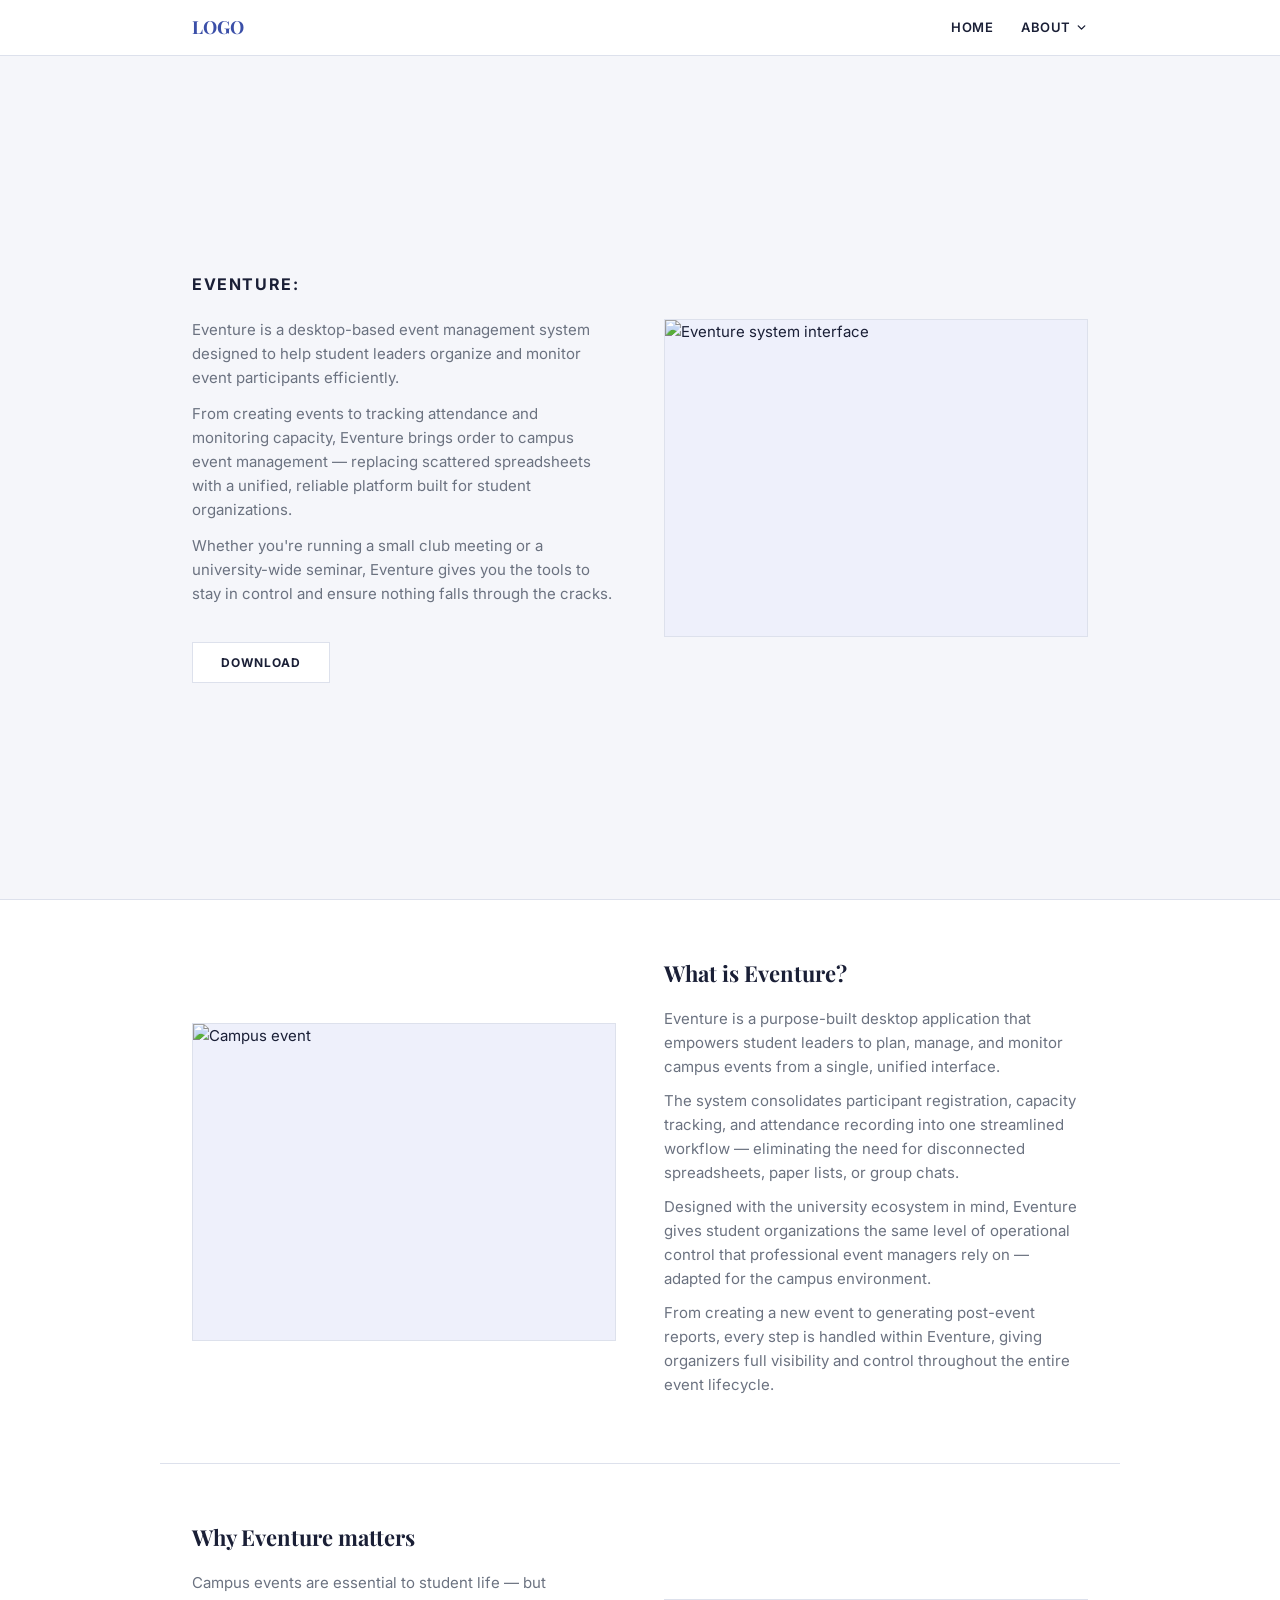
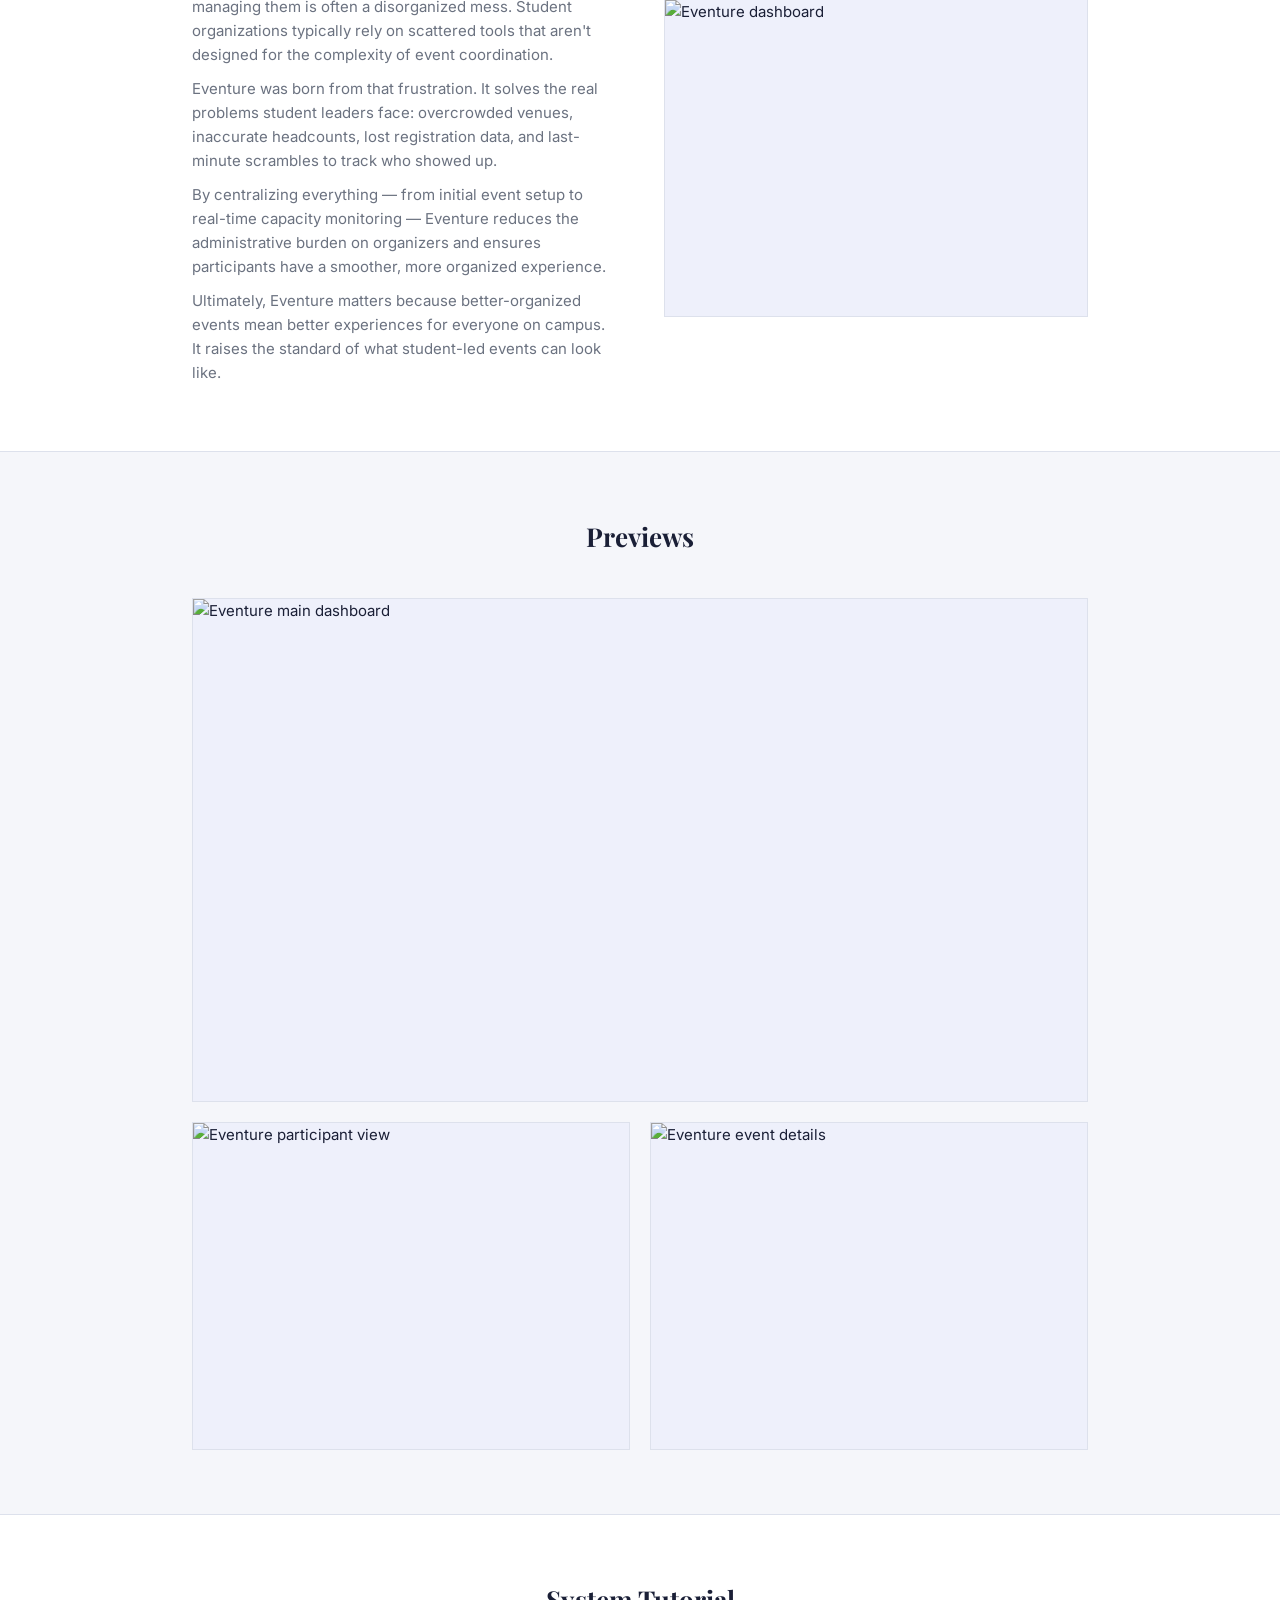
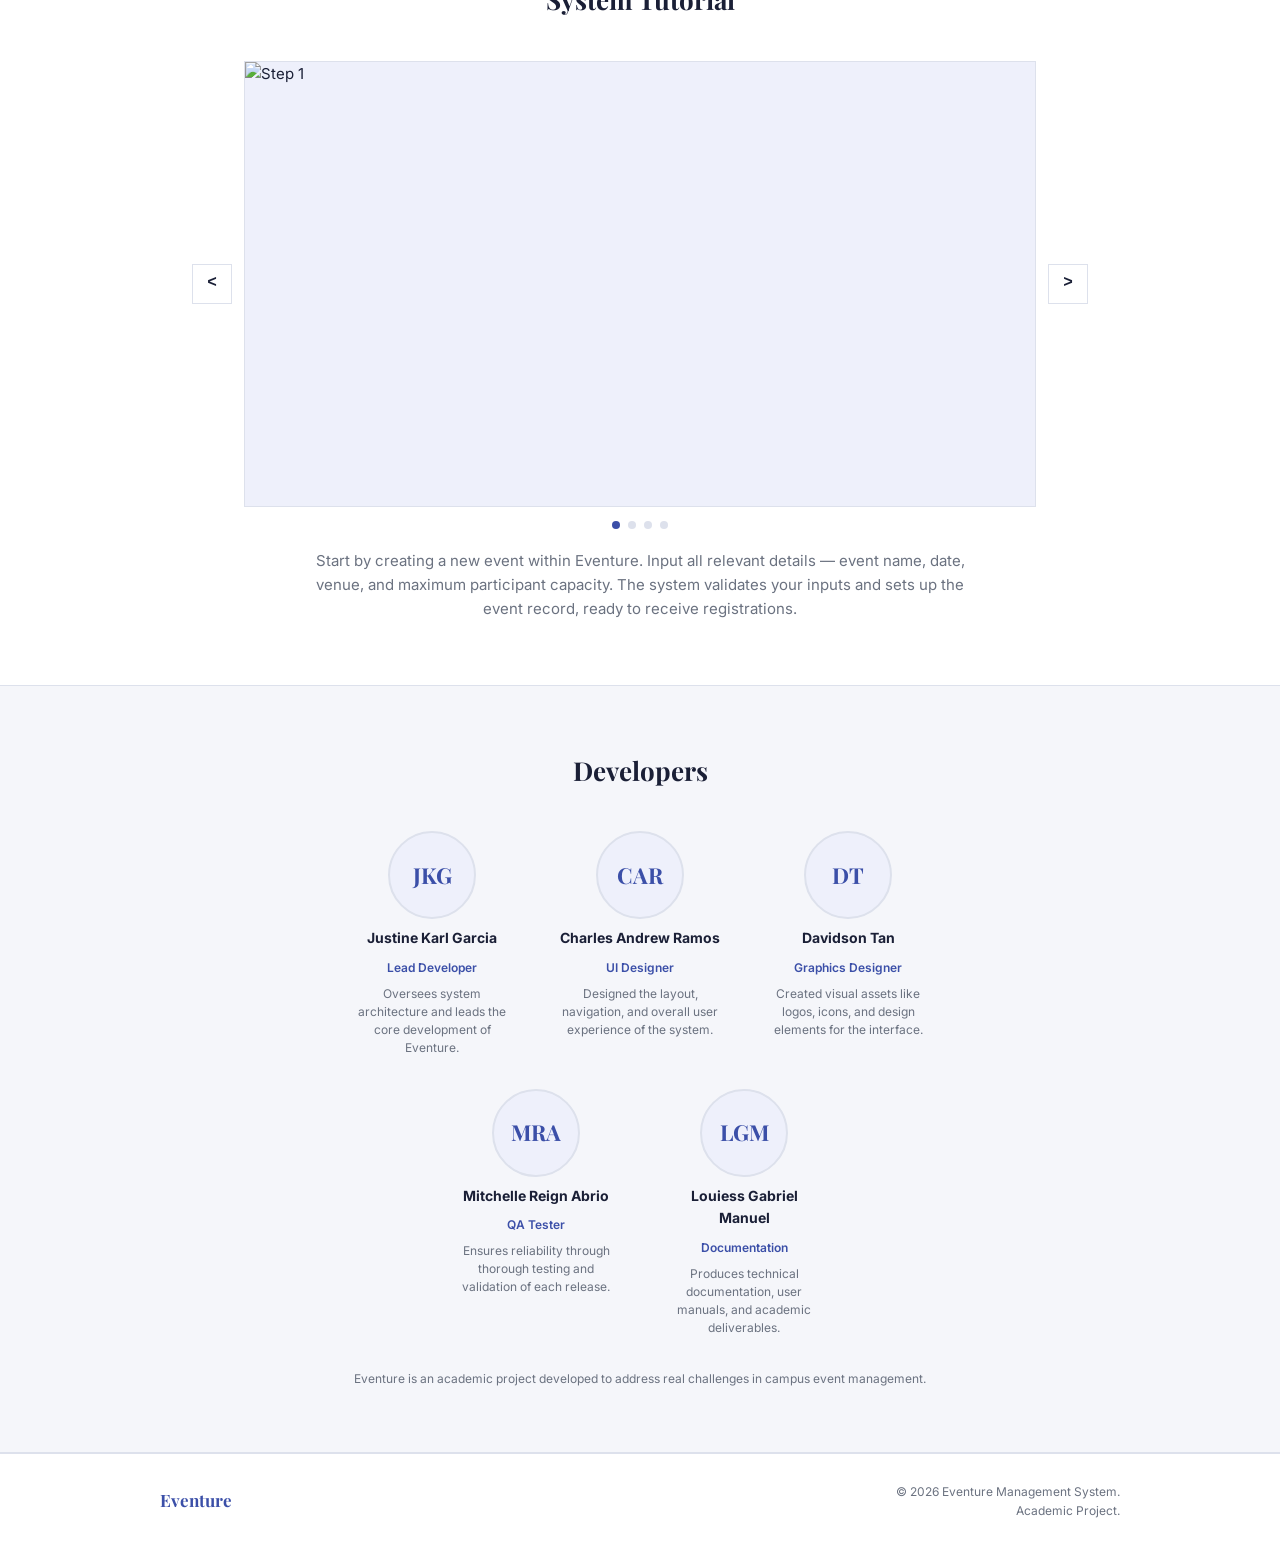
==== index.html @ a74d6a9e "Add files via upload" ====
<!DOCTYPE html>
<html lang="en">
<head>
  <meta charset="UTF-8" />
  <meta name="viewport" content="width=device-width, initial-scale=1.0" />
  <title>Eventure – Promotional Website</title>
  <link rel="preconnect" href="https://fonts.googleapis.com" />
  <link rel="preconnect" href="https://fonts.gstatic.com" crossorigin />
  <link href="https://fonts.googleapis.com/css2?family=Inter:wght@400;500;600;700&family=Playfair+Display:wght@600;700&display=swap" rel="stylesheet" />
  <link rel="stylesheet" href="style.css" />
</head>
<body>

  <!-- NAV -->
  <nav>
    <div class="nav-inner">
      <a class="nav-logo" href="#home">LOGO</a>
      <div class="nav-links">
        <a href="#home">HOME</a>
        <div class="nav-dropdown">
          <span class="nav-dropdown-label">
            ABOUT
            <svg width="13" height="13" viewBox="0 0 24 24" fill="none" stroke="currentColor" stroke-width="2.5" stroke-linecap="round" stroke-linejoin="round"><polyline points="6 9 12 15 18 9"/></svg>
          </span>
          <div class="nav-dropdown-menu">
            <a href="#about">About the System</a>
            <a href="#preview">System Preview</a>
            <a href="#tutorial">System Tutorial</a>
            <a href="#team">Team</a>
          </div>
        </div>
      </div>
    </div>
  </nav>

  <!-- SCREEN 1: LANDING PAGE -->
  <section id="home">
    <div class="section-inner">
      <div class="hero-grid">
        <div>
          <p class="hero-label">EVENTURE:</p>
          <p class="hero-text">
            Eventure is a desktop-based event management system designed to help student leaders organize and monitor event participants efficiently.
          </p>
          <p class="hero-text">
            From creating events to tracking attendance and monitoring capacity, Eventure brings order to campus event management — replacing scattered spreadsheets with a unified, reliable platform built for student organizations.
          </p>
          <p class="hero-text">
            Whether you're running a small club meeting or a university-wide seminar, Eventure gives you the tools to stay in control and ensure nothing falls through the cracks.
          </p>
          <a class="btn" href="#about">DOWNLOAD</a>
        </div>
        <div class="hero-img-wrap">
          <img src="/assets/hero-app.png" alt="Eventure system interface" />
        </div>
      </div>
    </div>
  </section>

  <!-- SCREEN 2: ABOUT THE SYSTEM -->
  <section id="about">
    <div class="about-row">
      <div class="about-img">
        <img src="/assets/campus-event.png" alt="Campus event" />
      </div>
      <div class="about-text">
        <h2>What is Eventure?</h2>
        <p>Eventure is a purpose-built desktop application that empowers student leaders to plan, manage, and monitor campus events from a single, unified interface.</p>
        <p>The system consolidates participant registration, capacity tracking, and attendance recording into one streamlined workflow — eliminating the need for disconnected spreadsheets, paper lists, or group chats.</p>
        <p>Designed with the university ecosystem in mind, Eventure gives student organizations the same level of operational control that professional event managers rely on — adapted for the campus environment.</p>
        <p>From creating a new event to generating post-event reports, every step is handled within Eventure, giving organizers full visibility and control throughout the entire event lifecycle.</p>
      </div>
    </div>

    <div class="about-row">
      <div class="about-text">
        <h2>Why Eventure matters</h2>
        <p>Campus events are essential to student life — but managing them is often a disorganized mess. Student organizations typically rely on scattered tools that aren't designed for the complexity of event coordination.</p>
        <p>Eventure was born from that frustration. It solves the real problems student leaders face: overcrowded venues, inaccurate headcounts, lost registration data, and last-minute scrambles to track who showed up.</p>
        <p>By centralizing everything — from initial event setup to real-time capacity monitoring — Eventure reduces the administrative burden on organizers and ensures participants have a smoother, more organized experience.</p>
        <p>Ultimately, Eventure matters because better-organized events mean better experiences for everyone on campus. It raises the standard of what student-led events can look like.</p>
      </div>
      <div class="about-img">
        <img src="/assets/hero-app.png" alt="Eventure dashboard" />
      </div>
    </div>
  </section>

  <!-- SCREEN 3: SYSTEM PREVIEW -->
  <section id="preview">
    <div class="section-inner">
      <h2 class="section-title">Previews</h2>
      <div class="preview-large">
        <img src="/assets/hero-app.png" alt="Eventure main dashboard" />
      </div>
      <div class="preview-small-row">
        <div class="preview-small">
          <img src="/assets/campus-event.png" alt="Eventure participant view" />
        </div>
        <div class="preview-small">
          <img src="/assets/hero-app.png" alt="Eventure event details" />
        </div>
      </div>
    </div>
  </section>

  <!-- SCREEN 4: SYSTEM TUTORIAL — CSS-only carousel -->
  <section id="tutorial">
    <div class="section-inner">
      <h2 class="section-title">System Tutorial</h2>

      <!-- Radio inputs — must come before the elements they control via ~ selector -->
      <input type="radio" name="slide" id="s1" checked />
      <input type="radio" name="slide" id="s2" />
      <input type="radio" name="slide" id="s3" />
      <input type="radio" name="slide" id="s4" />

      <!-- Slides -->
      <div class="carousel-wrap">
        <div class="slide slide-1">
          <label class="carousel-btn" for="s4">&#60;</label>
          <div class="carousel-img-frame">
            <img src="/assets/hero-app.png" alt="Step 1" />
          </div>
          <label class="carousel-btn" for="s2">&#62;</label>
        </div>
        <div class="slide slide-2">
          <label class="carousel-btn" for="s1">&#60;</label>
          <div class="carousel-img-frame">
            <img src="/assets/campus-event.png" alt="Step 2" />
          </div>
          <label class="carousel-btn" for="s3">&#62;</label>
        </div>
        <div class="slide slide-3">
          <label class="carousel-btn" for="s2">&#60;</label>
          <div class="carousel-img-frame">
            <img src="/assets/hero-app.png" alt="Step 3" />
          </div>
          <label class="carousel-btn" for="s4">&#62;</label>
        </div>
        <div class="slide slide-4">
          <label class="carousel-btn" for="s3">&#60;</label>
          <div class="carousel-img-frame">
            <img src="/assets/campus-event.png" alt="Step 4" />
          </div>
          <label class="carousel-btn" for="s1">&#62;</label>
        </div>
      </div>

      <!-- Dots -->
      <div class="carousel-dots">
        <label for="s1" title="Step 1"></label>
        <label for="s2" title="Step 2"></label>
        <label for="s3" title="Step 3"></label>
        <label for="s4" title="Step 4"></label>
      </div>

      <!-- Descriptions — one per step -->
      <p class="slide-desc desc-1">
        Start by creating a new event within Eventure. Input all relevant details — event name, date, venue, and maximum participant capacity. The system validates your inputs and sets up the event record, ready to receive registrations.
      </p>
      <p class="slide-desc desc-2">
        Once the event is created, add participants by importing a student list or registering them individually. Eventure stores each participant's information securely, giving you a clean registry to work from on the day of the event.
      </p>
      <p class="slide-desc desc-3">
        As participants arrive, mark their attendance directly in Eventure. The system tracks capacity in real time, displaying live counts and alerting organizers when the venue is approaching its limit — keeping everything safe and under control.
      </p>
      <p class="slide-desc desc-4">
        After the event concludes, Eventure compiles a complete attendance report. Export clean, formatted data for submission to faculty advisors or student council records. Every event is documented and archived for future reference.
      </p>
    </div>
  </section>

  <!-- SCREEN 5: TEAM / DEVELOPERS -->
  <section id="team">
    <div class="section-inner">
      <h2 class="section-title">Developers</h2>

      <div class="team-row">
        <div class="team-card">
          <div class="team-avatar">JKG</div>
          <p class="team-name">Justine Karl Garcia</p>
          <p class="team-role">Lead Developer</p>
          <p class="team-desc">Oversees system architecture and leads the core development of Eventure.</p>
        </div>
        <div class="team-card">
          <div class="team-avatar">CAR</div>
          <p class="team-name">Charles Andrew Ramos</p>
          <p class="team-role">UI Designer</p>
          <p class="team-desc">Designed the layout, navigation, and overall user experience of the system.</p>
        </div>
        <div class="team-card">
          <div class="team-avatar">DT</div>
          <p class="team-name">Davidson Tan</p>
          <p class="team-role">Graphics Designer</p>
          <p class="team-desc">Created visual assets like logos, icons, and design elements for the interface.</p>
        </div>
      </div>

      <div class="team-row">
        <div class="team-card">
          <div class="team-avatar">MRA</div>
          <p class="team-name">Mitchelle Reign Abrio</p>
          <p class="team-role">QA Tester</p>
          <p class="team-desc">Ensures reliability through thorough testing and validation of each release.</p>
        </div>
        <div class="team-card">
          <div class="team-avatar">LGM</div>
          <p class="team-name">Louiess Gabriel Manuel</p>
          <p class="team-role">Documentation</p>
          <p class="team-desc">Produces technical documentation, user manuals, and academic deliverables.</p>
        </div>
      </div>

      <p class="team-note">Eventure is an academic project developed to address real challenges in campus event management.</p>
    </div>
  </section>

  <!-- FOOTER -->
  <footer>
    <div class="footer-inner">
      <span class="footer-logo">Eventure</span>
      <div class="footer-copy">
        <p>&copy; 2026 Eventure Management System.</p>
        <p>Academic Project.</p>
      </div>
    </div>
  </footer>

</body>
</html>
---- style.css ----
/* RESET */
*, *::before, *::after { box-sizing: border-box; margin: 0; padding: 0; }

/* VARIABLES */
:root {
  --bg:      #f5f6fa;
  --fg:      #1a1f36;
  --border:  #dde1ec;
  --muted:   #6b7280;
  --primary: #3b4fa8;
  --card:    #ffffff;
  --light:   #eef0fb;
  --wide:    960px;
}

/* BASE */
html { scroll-behavior: smooth; }
body { font-family: 'Inter', sans-serif; background: var(--bg); color: var(--fg); font-size: 15px; line-height: 1.6; }
img { display: block; width: 100%; height: 100%; object-fit: cover; }
section { border-bottom: 1px solid var(--border); }

/* IMAGE BOXES — shared style used in hero, about, preview, and carousel */
.hero-img-wrap,
.about-img,
.preview-large,
.preview-small,
.carousel-img-frame {
  border: 1px solid var(--border);
  overflow: hidden;
  background: var(--light);
}

/* NAV */
nav {
  position: fixed;
  top: 0; left: 0; right: 0;
  height: 56px;
  background: var(--card);
  border-bottom: 1px solid var(--border);
  z-index: 100;
}

.nav-inner {
  max-width: var(--wide);
  margin: 0 auto;
  padding: 0 32px;
  height: 100%;
  display: flex;
  align-items: center;
  justify-content: space-between;
}

.nav-logo {
  font-family: 'Playfair Display', serif;
  font-size: 18px;
  font-weight: 700;
  color: var(--primary);
  text-decoration: none;
}

.nav-links { display: flex; align-items: center; gap: 28px; }

/* Nav link text — same style for both links and dropdown label */
.nav-links a,
.nav-dropdown-label {
  font-size: 13px;
  font-weight: 600;
  color: var(--fg);
  text-decoration: none;
  text-transform: uppercase;
  letter-spacing: 0.04em;
}

.nav-links a:hover,
.nav-dropdown:hover .nav-dropdown-label { color: var(--primary); }

/* Dropdown menu */
.nav-dropdown { position: relative; display: flex; align-items: center; }
.nav-dropdown-label { cursor: default; display: flex; align-items: center; gap: 4px; padding: 16px 0; }
.nav-dropdown:hover .nav-dropdown-label svg { transform: rotate(180deg); }

.nav-dropdown-menu {
  display: none;
  position: absolute;
  right: 0; top: 100%;
  background: var(--card);
  border: 1px solid var(--border);
  box-shadow: 0 4px 16px rgba(0,0,0,0.1);
  min-width: 200px;
}

.nav-dropdown:hover .nav-dropdown-menu { display: block; }

.nav-dropdown-menu a {
  display: block;
  padding: 10px 16px;
  font-size: 13px;
  color: var(--fg);
  text-decoration: none;
}

.nav-dropdown-menu a:hover { background: var(--light); color: var(--primary); }

/* SHARED LAYOUT */
.section-inner { max-width: var(--wide); margin: 0 auto; padding: 64px 32px; }

.section-title {
  font-family: 'Playfair Display', serif;
  font-size: 26px;
  font-weight: 700;
  text-align: center;
  margin-bottom: 40px;
}

/* HERO */
#home { min-height: 100vh; display: flex; align-items: center; padding-top: 56px; }

.hero-grid { display: grid; grid-template-columns: 1fr 1fr; gap: 48px; align-items: center; }

.hero-label { font-size: 16px; font-weight: 700; letter-spacing: 0.1em; text-transform: uppercase; margin-bottom: 20px; }
.hero-text { color: var(--muted); margin-bottom: 12px; }
.hero-img-wrap { aspect-ratio: 4/3; }

.btn {
  display: inline-block;
  margin-top: 24px;
  padding: 10px 28px;
  border: 1px solid var(--border);
  font-size: 12px;
  font-weight: 700;
  letter-spacing: 0.08em;
  text-transform: uppercase;
  color: var(--fg);
  text-decoration: none;
  background: var(--card);
}

.btn:hover { background: var(--primary); color: white; border-color: var(--primary); }

/* ABOUT */
#about { background: var(--card); }

.about-row {
  display: grid;
  grid-template-columns: 1fr 1fr;
  gap: 48px;
  align-items: center;
  padding: 56px 32px;
  max-width: var(--wide);
  margin: 0 auto;
}

.about-row + .about-row { border-top: 1px solid var(--border); }
.about-img { aspect-ratio: 4/3; }
.about-text h2 { font-family: 'Playfair Display', serif; font-size: 22px; font-weight: 700; margin-bottom: 16px; }
.about-text p { color: var(--muted); margin-bottom: 10px; }

/* PREVIEW */
.preview-large { aspect-ratio: 16/9; margin-bottom: 20px; }
.preview-small-row { display: grid; grid-template-columns: 1fr 1fr; gap: 20px; }
.preview-small { aspect-ratio: 4/3; }

/* TUTORIAL CAROUSEL */
#tutorial { background: var(--card); }

/* Hide the radio inputs — they only control which slide is visible */
input[name="slide"] { display: none; }

/* All slides and descriptions are hidden by default */
.slide { display: none; }
.slide-desc { display: none; text-align: center; color: var(--muted); max-width: 680px; margin: 20px auto 0; }

/* Show the slide that matches the checked radio input */
#s1:checked ~ .carousel-wrap .slide-1,
#s2:checked ~ .carousel-wrap .slide-2,
#s3:checked ~ .carousel-wrap .slide-3,
#s4:checked ~ .carousel-wrap .slide-4 { display: flex; align-items: center; gap: 12px; }

/* Show the description that matches the checked radio input */
#s1:checked ~ .slide-desc.desc-1,
#s2:checked ~ .slide-desc.desc-2,
#s3:checked ~ .slide-desc.desc-3,
#s4:checked ~ .slide-desc.desc-4 { display: block; }

/* Highlight the dot that matches the checked radio input */
#s1:checked ~ .carousel-dots label:nth-child(1),
#s2:checked ~ .carousel-dots label:nth-child(2),
#s3:checked ~ .carousel-dots label:nth-child(3),
#s4:checked ~ .carousel-dots label:nth-child(4) { background: var(--primary); }

.carousel-img-frame { flex: 1; aspect-ratio: 16/9; }

.carousel-btn {
  flex-shrink: 0;
  width: 40px; height: 40px;
  border: 1px solid var(--border);
  background: var(--card);
  font-size: 16px;
  font-weight: 700;
  cursor: pointer;
  display: flex;
  align-items: center;
  justify-content: center;
  color: var(--fg);
  text-decoration: none;
  font-family: monospace;
  user-select: none;
}

.carousel-btn:hover { background: var(--primary); color: white; border-color: var(--primary); }

.carousel-dots { display: flex; justify-content: center; gap: 8px; margin-top: 14px; }

.carousel-dots label {
  width: 8px; height: 8px;
  border-radius: 50%;
  background: var(--border);
  cursor: pointer;
  display: block;
}

.carousel-dots label:hover { background: var(--primary); }

/* TEAM */
#team { background: var(--bg); }

.team-row { display: flex; justify-content: center; gap: 48px; flex-wrap: wrap; margin-bottom: 32px; }
.team-row:last-of-type { margin-bottom: 0; }

.team-card { display: flex; flex-direction: column; align-items: center; text-align: center; width: 160px; gap: 8px; }

.team-avatar {
  width: 88px; height: 88px;
  border-radius: 50%;
  border: 2px solid var(--border);
  background: var(--light);
  display: flex;
  align-items: center;
  justify-content: center;
  font-family: 'Playfair Display', serif;
  font-size: 22px;
  font-weight: 700;
  color: var(--primary);
}

.team-name { font-weight: 700; font-size: 14px; }
.team-role { font-size: 12px; font-weight: 600; color: var(--primary); }
.team-desc { font-size: 12px; color: var(--muted); line-height: 1.5; }
.team-note { text-align: center; font-size: 12px; color: var(--muted); margin-top: 32px; }

/* FOOTER */
footer { background: var(--card); border-top: 1px solid var(--border); padding: 28px 32px; }

.footer-inner {
  max-width: var(--wide);
  margin: 0 auto;
  display: flex;
  align-items: center;
  justify-content: space-between;
  flex-wrap: wrap;
  gap: 12px;
}

.footer-logo { font-family: 'Playfair Display', serif; font-size: 17px; font-weight: 700; color: var(--primary); }
.footer-copy { font-size: 12px; color: var(--muted); text-align: right; }

/* MOBILE */
@media (max-width: 700px) {
  .hero-grid, .about-row, .preview-small-row { grid-template-columns: 1fr; }
  .hero-img-wrap { order: -1; }
  .team-card { width: 130px; }
}
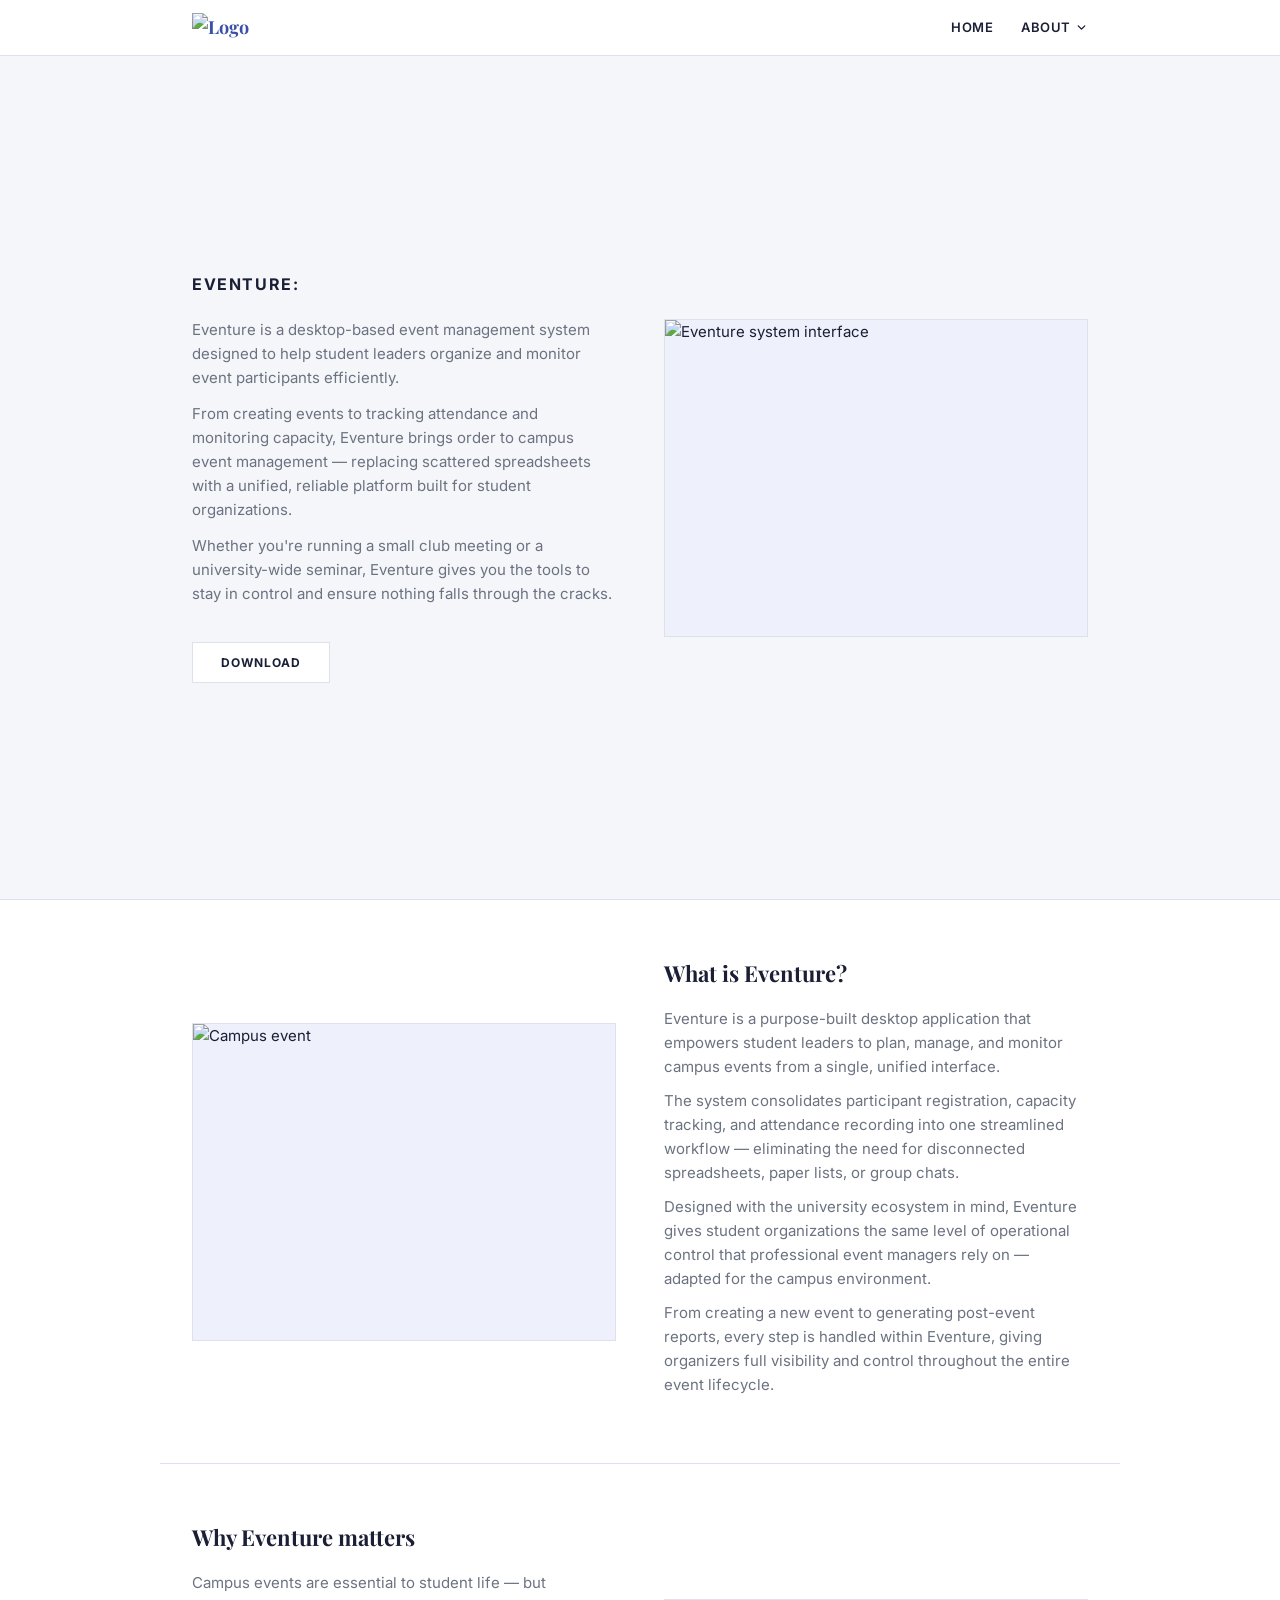
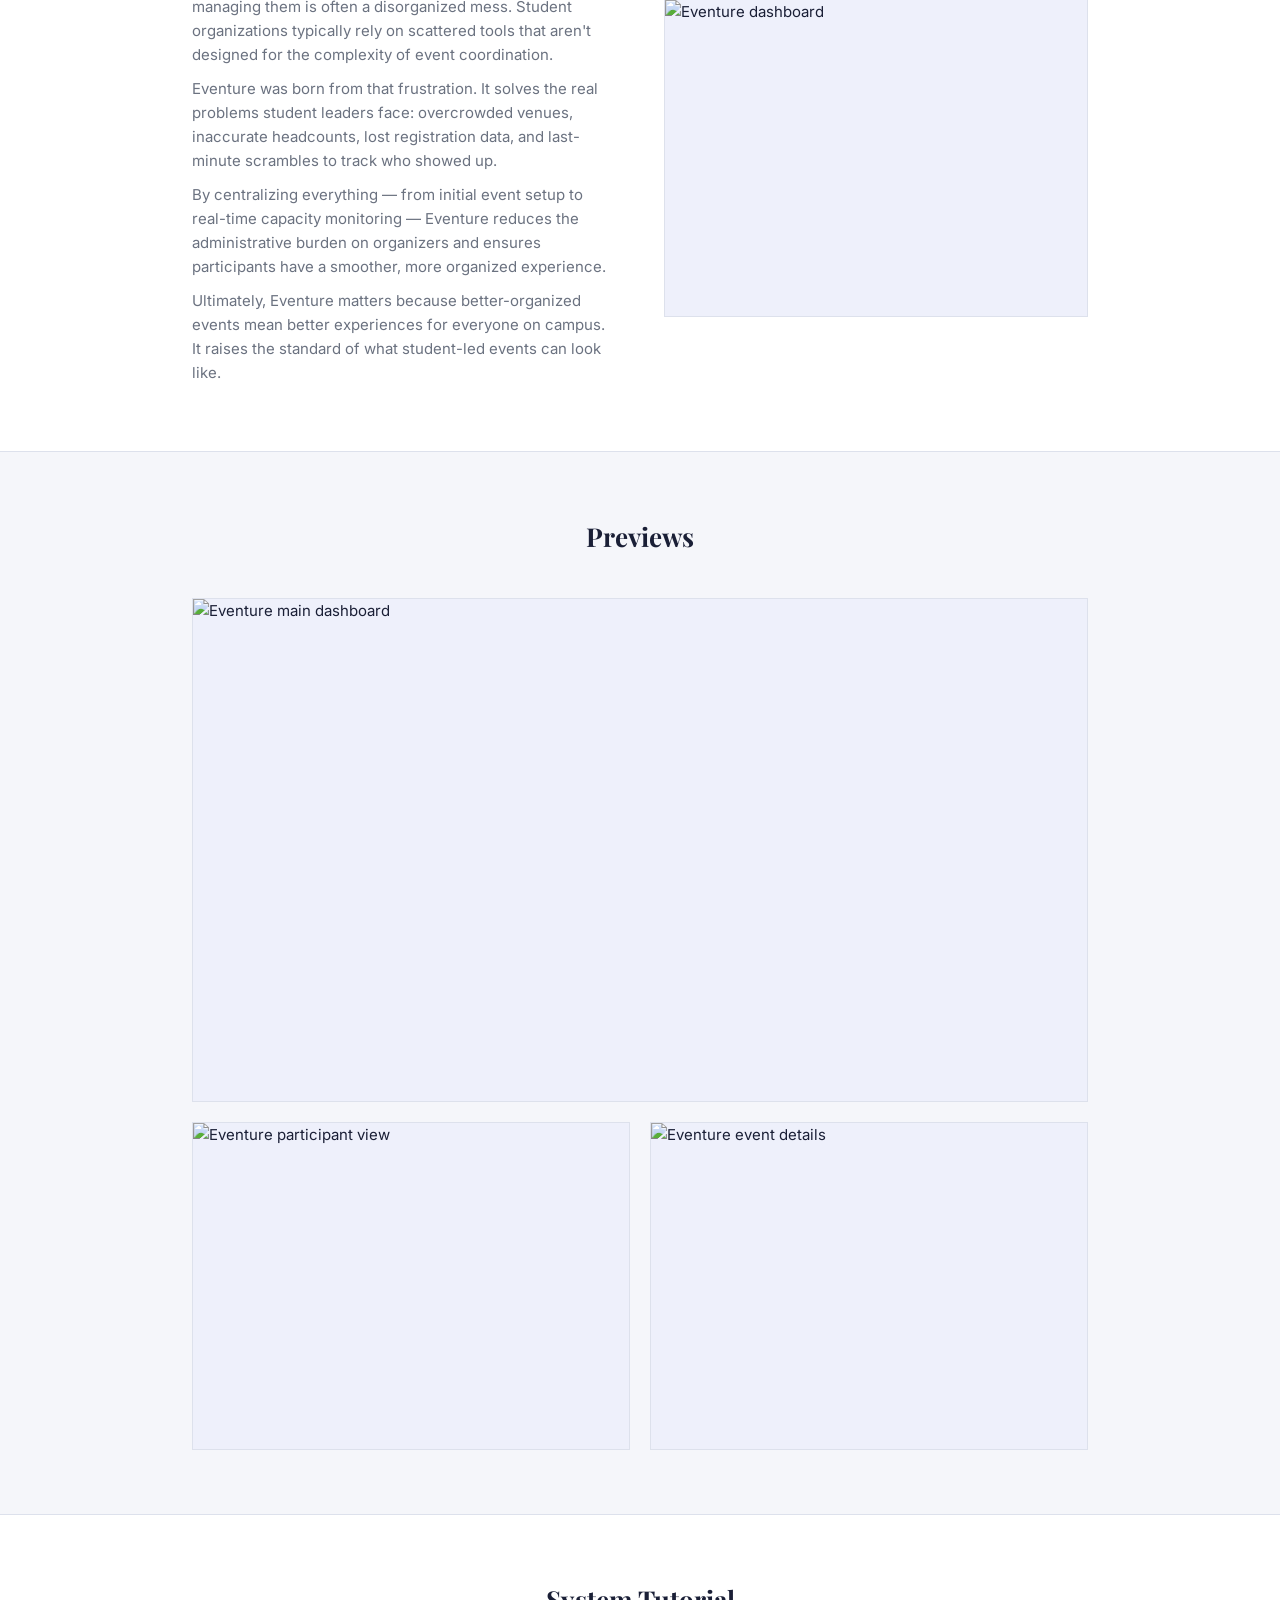
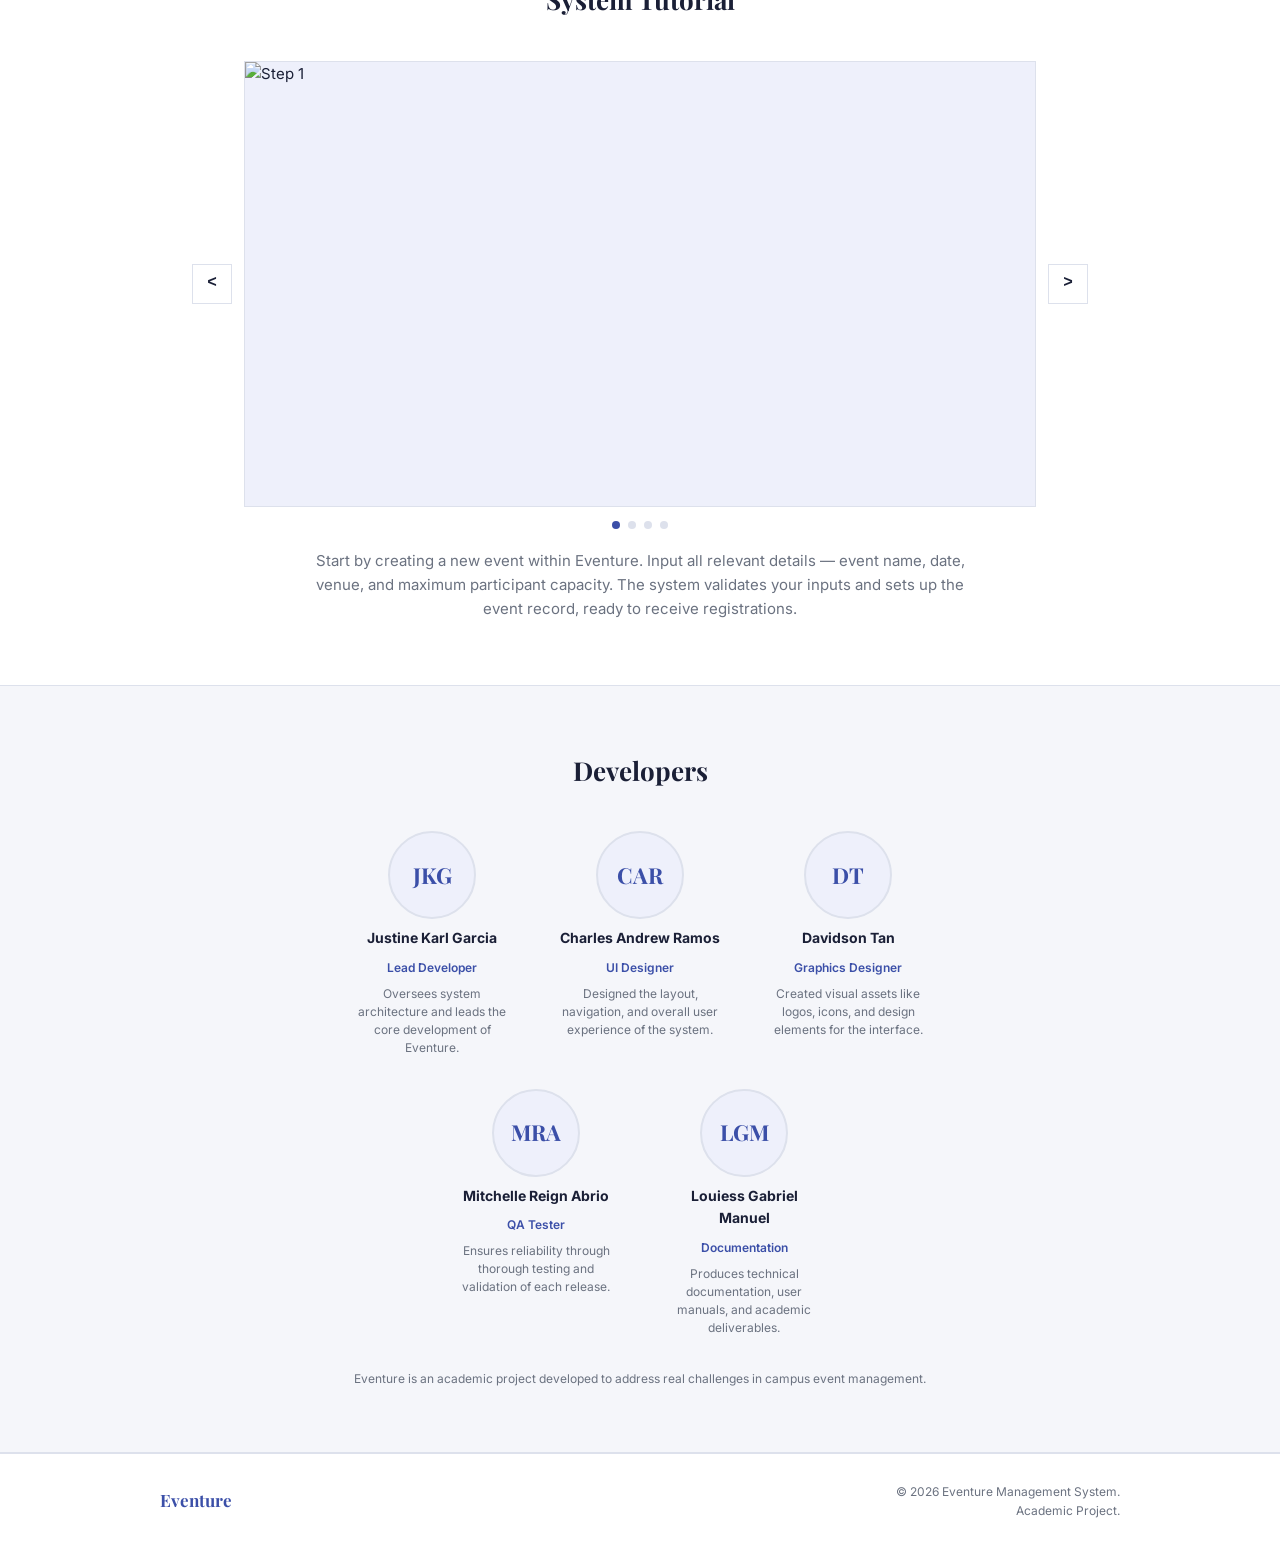
==== commit 4b95f12f: "Update index.html" ====
--- a/index.html
+++ b/index.html
@@ -14,7 +14,9 @@
   <!-- NAV -->
   <nav>
     <div class="nav-inner">
-      <a class="nav-logo" href="#home">LOGO</a>
+      <a class="nav-logo" href="#home">
+       <img src="Eventure.png" alt="Logo">
+       </a>
       <div class="nav-links">
         <a href="#home">HOME</a>
         <div class="nav-dropdown">
